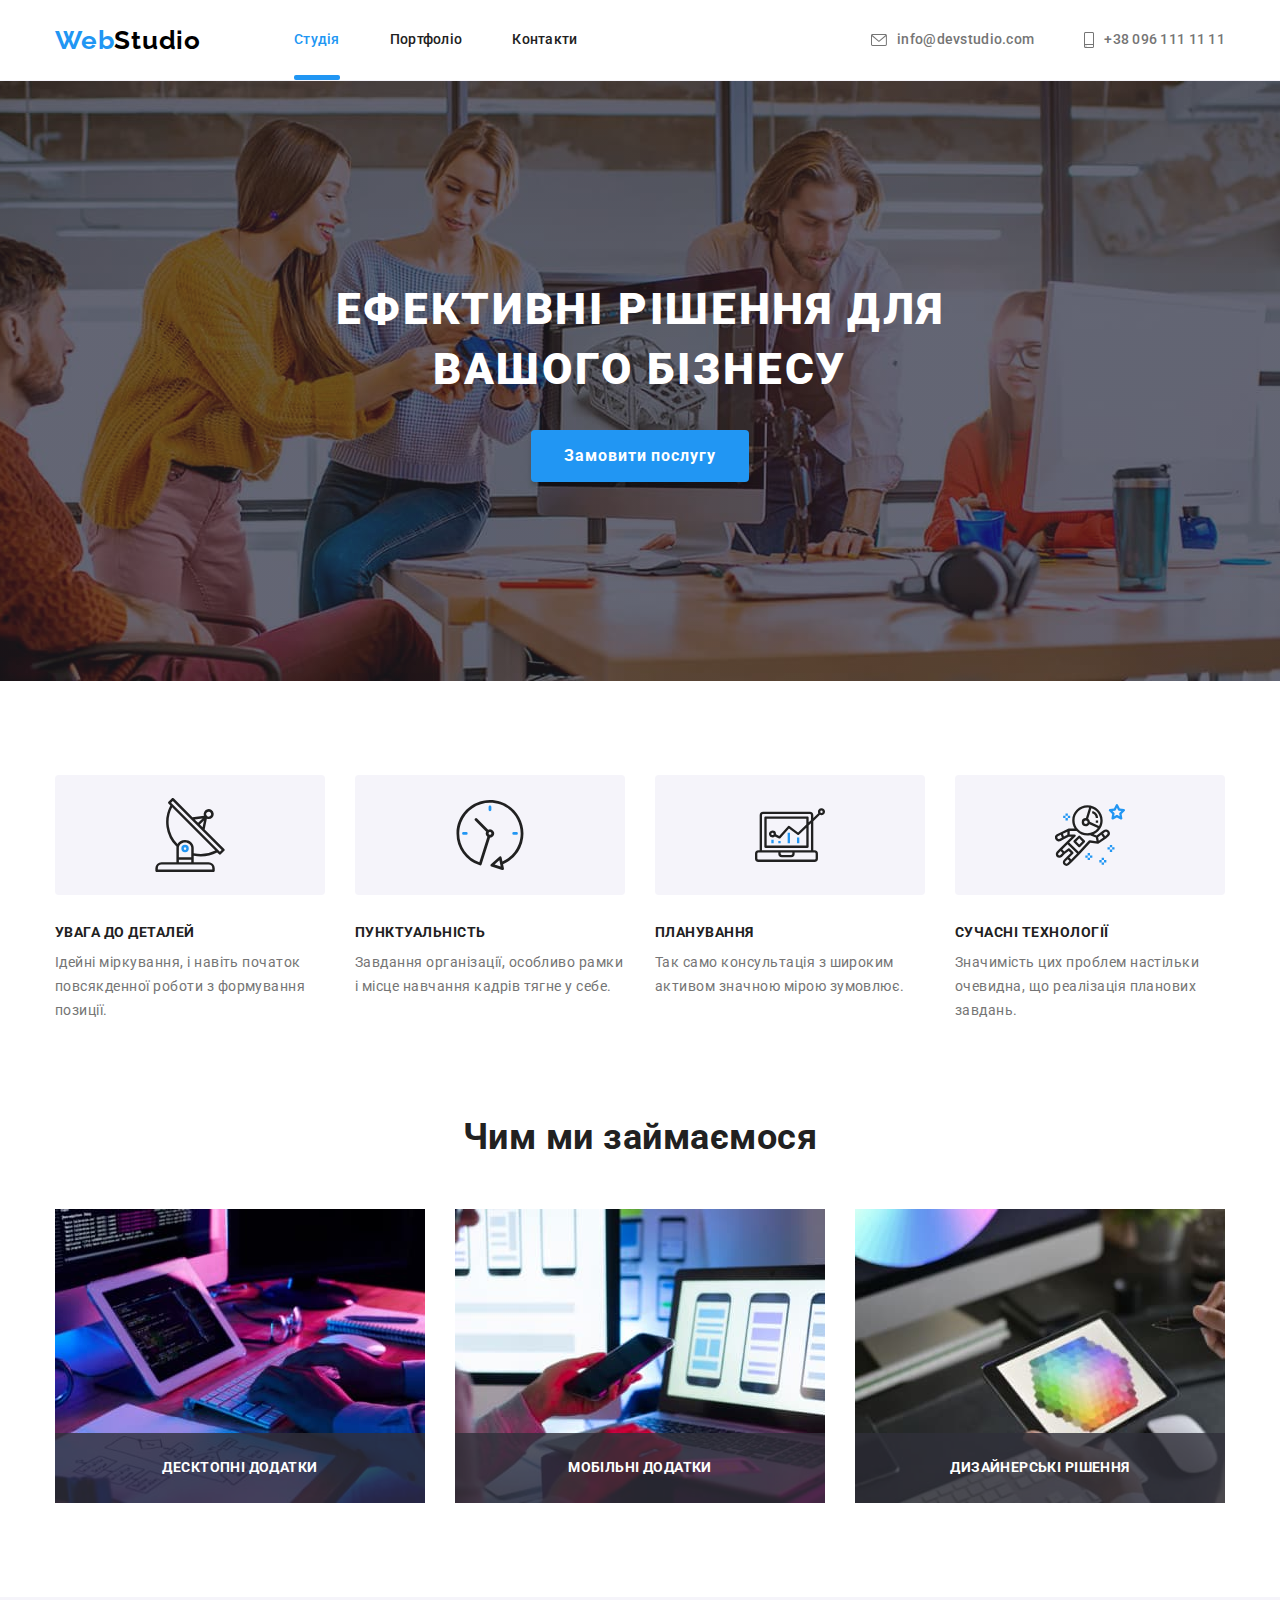
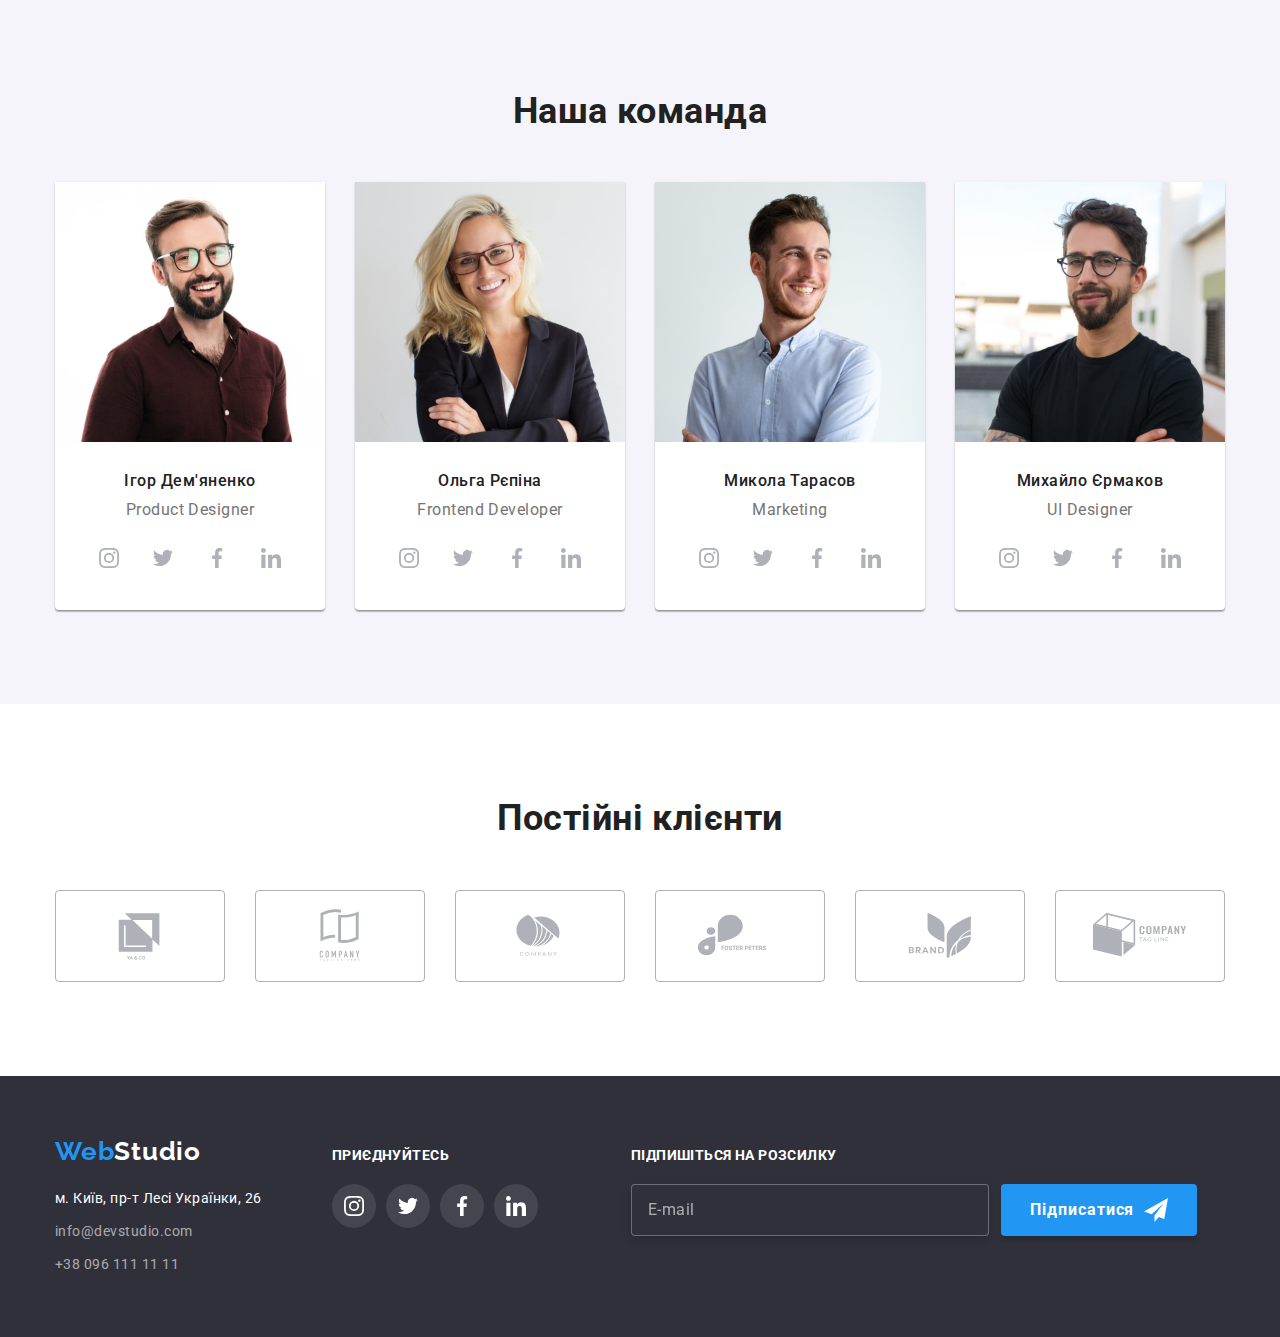
==== index.html @ 6699b9e8 "Initial commit" ====
<!DOCTYPE html>
<html lang="uk">
  <head>
    <meta charset="UTF-8" />
    <meta http-equiv="X-UA-Compatible" content="IE=edge" />
    <meta name="viewport" content="width=device-width, initial-scale=1.0" />
    <title>Document</title>
    <link
      href="https://fonts.googleapis.com/css2?family=Raleway:wght@700&family=Roboto:wght@400;500;700;900&display=swap"
      rel="stylesheet"
    />
    <link
      rel="stylesheet"
      href="https://cdnjs.cloudflare.com/ajax/libs/modern-normalize/1.1.0/modern-normalize.min.css"
    />
    <link rel="stylesheet" href="./css/styles.css" />
  </head>
  <body>
    <header class="header">
      <div class="container">
        <nav class="nav">
          <a href="./index.html" lang="en" class="logo"><span class="logo-part">Web</span>Studio</a>
          <ul class="site-nav list">
            <li class="item"><a href="#" class="link current">Студія</a></li>
            <li class="item"><a href="./portfolio.html" class="link">Портфоліо</a></li>
            <li class="item"><a href="#" class="link">Контакти</a></li>
          </ul>
        </nav>
        <ul class="feedback-nav list">
          <li class="item">
            <a href="mailto:info@devstudio.com" lang="en" class="link">
              <svg class="svg envelope"><use href="./images/icon.svg#icon-envelope"></use></svg>
              info@devstudio.com</a
            >
          </li>
          <li class="item">
            <a href="tel:+380961111111" class="link">
              <svg class="svg smartphone">
                <use href="./images/icon.svg#icon-smartphone"></use>
              </svg>
              +38 096 111 11 11</a
            >
          </li>
        </ul>
      </div>
    </header>
    <main>
      <!-- Hero -->
      <section class="hero">
        <div class="container">
          <h1 class="hero-title">
            Ефективні рішення для<br />
            вашого бізнесу
          </h1>
          <button data-modal-open type="button" class="button primary">Замовити послугу</button>
        </div>
      </section>
      <!-- Особливості -->
      <section class="section section-features">
        <div class="container">
          <h2 class="section-title visually-hidden">Особливості</h2>
          <ul class="list features">
            <li class="item antenna">
              <h3 class="feature">Увага до деталей</h3>
              <p class="feature-text">
                Ідейні міркування, і навіть початок повсякденної роботи з формування позиції.
              </p>
            </li>
            <li class="item clock">
              <h3 class="feature">Пунктуальність</h3>
              <p class="feature-text">
                Завдання організації, особливо рамки і місце навчання кадрів тягне у себе.
              </p>
            </li>
            <li class="item diagram">
              <h3 class="feature">Планування</h3>
              <p class="feature-text">
                Так само консультація з широким активом значною мірою зумовлює.
              </p>
            </li>
            <li class="item astronaut">
              <h3 class="feature">Сучасні технології</h3>
              <p class="feature-text">
                Значимість цих проблем настільки очевидна, що реалізація планових завдань.
              </p>
            </li>
          </ul>
        </div>
      </section>
      <!-- Чим ми займаємося -->
      <section class="section section-about-us">
        <div class="container">
          <h2 class="section-title">Чим ми займаємося</h2>
          <ul class="list about-us">
            <li class="item">
              <img
                class="img"
                src="./images/box1.jpg"
                alt="Лист з блок-схемою, клавіатура монітор"
                width="370"
              />
              <div class="thumb"><p class="about-us-text">Десктопні додатки</p></div>
            </li>
            <li class="item">
              <img class="img" src="./images/box2.jpg" alt="Телефон, ноутбук" width="370" />
              <div class="thumb"><p class="about-us-text">Мобільні додатки</p></div>
            </li>
            <li class="item">
              <img
                class="img"
                src="./images/box3.jpg"
                alt="Планшет з кольоровою палітрою"
                width="370"
              />
              <div class="thumb"><p class="about-us-text">Дизайнерські рішення</p></div>
            </li>
          </ul>
        </div>
      </section>
      <!-- Наша команда -->
      <section class="section teams">
        <div class="container">
          <h2 class="section-title">Наша команда</h2>
          <ul class="list team">
            <li class="employee">
              <img class="img" src="./images/team1.jpg" alt="Ігор Дем'яненко" width="270" />
              <div class="employee-info">
                <h3 class="name">Ігор Дем'яненко</h3>
                <p lang="en" class="job">Product Designer</p>
                <ul class="list social">
                  <li class="item">
                    <a href="#" class="link">
                      <svg class="svg">
                        <use href="./images/icon.svg#icon-instagram"></use>
                      </svg>
                    </a>
                  </li>
                  <li class="item">
                    <a href="#" class="link">
                      <svg class="svg">
                        <use href="./images/icon.svg#icon-twitter"></use>
                      </svg>
                    </a>
                  </li>
                  <li class="item">
                    <a href="#" class="link">
                      <svg class="svg">
                        <use href="./images/icon.svg#icon-facebook"></use>
                      </svg>
                    </a>
                  </li>
                  <li class="item">
                    <a href="#" class="link">
                      <svg class="svg">
                        <use href="./images/icon.svg#icon-linkedin"></use>
                      </svg>
                    </a>
                  </li>
                </ul>
              </div>
            </li>
            <li class="employee">
              <img class="img" src="./images/team2.jpg" alt="Ольга Рєпіна" width="270" />
              <div class="employee-info">
                <h3 class="name">Ольга Рєпіна</h3>
                <p lang="en" class="job">Frontend Developer</p>
                <ul class="list social">
                  <li class="item">
                    <a href="#" class="link">
                      <svg class="svg inst">
                        <use href="./images/icon.svg#icon-instagram"></use>
                      </svg>
                    </a>
                  </li>
                  <li class="item">
                    <a href="#" class="link">
                      <svg class="svg twit">
                        <use href="./images/icon.svg#icon-twitter"></use>
                      </svg>
                    </a>
                  </li>
                  <li class="item">
                    <a href="#" class="link">
                      <svg class="svg face">
                        <use href="./images/icon.svg#icon-facebook"></use>
                      </svg>
                    </a>
                  </li>
                  <li class="item">
                    <a href="#" class="link">
                      <svg class="svg linke">
                        <use href="./images/icon.svg#icon-linkedin"></use>
                      </svg>
                    </a>
                  </li>
                </ul>
              </div>
            </li>
            <li class="employee">
              <img class="img" src="./images/team3.jpg" alt="Микола Тарасов" width="270" />
              <div class="employee-info">
                <h3 class="name">Микола Тарасов</h3>
                <p lang="en" class="job">Marketing</p>
                <ul class="list social">
                  <li class="item">
                    <a href="#" class="link">
                      <svg class="svg inst">
                        <use href="./images/icon.svg#icon-instagram"></use>
                      </svg>
                    </a>
                  </li>
                  <li class="item">
                    <a href="#" class="link">
                      <svg class="svg twit">
                        <use href="./images/icon.svg#icon-twitter"></use>
                      </svg>
                    </a>
                  </li>
                  <li class="item">
                    <a href="#" class="link">
                      <svg class="svg face">
                        <use href="./images/icon.svg#icon-facebook"></use>
                      </svg>
                    </a>
                  </li>
                  <li class="item">
                    <a href="#" class="link">
                      <svg class="svg linke">
                        <use href="./images/icon.svg#icon-linkedin"></use>
                      </svg>
                    </a>
                  </li>
                </ul>
              </div>
            </li>
            <li class="employee">
              <img class="img" src="./images/team4.jpg" alt="Михайло Єрмаков" width="270" />
              <div class="employee-info">
                <h3 class="name">Михайло Єрмаков</h3>
                <p lang="en" class="job">UI Designer</p>
                <ul class="list social">
                  <li class="item">
                    <a href="#" class="link">
                      <svg class="svg inst">
                        <use href="./images/icon.svg#icon-instagram"></use>
                      </svg>
                    </a>
                  </li>
                  <li class="item">
                    <a href="#" class="link">
                      <svg class="svg twit">
                        <use href="./images/icon.svg#icon-twitter"></use>
                      </svg>
                    </a>
                  </li>
                  <li class="item">
                    <a href="#" class="link">
                      <svg class="svg face">
                        <use href="./images/icon.svg#icon-facebook"></use>
                      </svg>
                    </a>
                  </li>
                  <li class="item">
                    <a href="#" class="link">
                      <svg class="svg linke">
                        <use href="./images/icon.svg#icon-linkedin"></use>
                      </svg>
                    </a>
                  </li>
                </ul>
              </div>
            </li>
          </ul>
        </div>
      </section>
      <!-- Постійні клієнти -->
      <section class="section section-customers">
        <div class="container">
          <h2 class="section-title">Постійні клієнти</h2>
          <ul class="list customers">
            <li class="item">
              <a href="#" class="link">
                <svg class="svg">
                  <use href="./images/icon.svg#icon-logo1"></use>
                </svg>
              </a>
            </li>
            <li class="item">
              <a href="#" class="link">
                <svg class="svg">
                  <use href="./images/icon.svg#icon-logo2"></use>
                </svg>
              </a>
            </li>
            <li class="item">
              <a href="#" class="link">
                <svg class="svg">
                  <use href="./images/icon.svg#icon-logo3"></use>
                </svg>
              </a>
            </li>
            <li class="item">
              <a href="#" class="link">
                <svg class="svg">
                  <use href="./images/icon.svg#icon-logo4"></use>
                </svg>
              </a>
            </li>
            <li class="item">
              <a href="#" class="link">
                <svg class="svg">
                  <use href="./images/icon.svg#icon-logo5"></use>
                </svg>
              </a>
            </li>
            <li class="item">
              <a href="#" class="link">
                <svg class="svg">
                  <use href="./images/icon.svg#icon-logo6"></use>
                </svg>
              </a>
            </li>
          </ul>
        </div>
      </section>
    </main>
    <footer>
      <div class="container">
        <div class="">
          <a href="/" lang="en" class="logo"><span class="logo-part">Web</span>Studio</a>
          <address class="adress-nav">
            <ul class="footer-nav list">
              <li class="item">
                <a
                  href="https://www.google.com.ua/maps/place/%D0%B1%D1%83%D0%BB.+%D0%9B%D0%B5%D1%81%D0%B8+%D0%A3%D0%BA%D1%80%D0%B0%D0%B8%D0%BD%D0%BA%D0%B8,+26/@50.4258715,30.5373279,16.75z/data=!4m6!3m5!1s0x40d4cf0e033ecbe9:0x57a4dffefec77da0!4b1!8m2!3d50.4265807!4d30.5383858?hl=ru"
                  target="_blank"
                  rel="noreferrer noopener nofollow"
                  class="link adress"
                  >м. Київ, пр-т Лесі Українки, 26</a
                >
              </li>
              <li class="item">
                <a href="mailto:info@devstudio.com" lang="en" class="link">info@devstudio.com</a>
              </li>
              <li class="item"><a href="tel:+380961111111" class="link">+38 096 111 11 11</a></li>
            </ul>
          </address>
        </div>
        <div class="group-nav social-list">
          <p class="title">Приєднуйтесь</p>
          <ul class="list social">
            <li class="item">
              <a href="#" class="link">
                <svg class="svg inst">
                  <use href="./images/icon.svg#icon-instagram"></use>
                </svg>
              </a>
            </li>
            <li class="item">
              <a href="#" class="link">
                <svg class="svg twit">
                  <use href="./images/icon.svg#icon-twitter"></use>
                </svg>
              </a>
            </li>
            <li class="item">
              <a href="#" class="link">
                <svg class="svg face">
                  <use href="./images/icon.svg#icon-facebook"></use>
                </svg>
              </a>
            </li>
            <li class="item">
              <a href="#" class="link">
                <svg class="svg linke">
                  <use href="./images/icon.svg#icon-linkedin"></use>
                </svg>
              </a>
            </li>
          </ul>
        </div>
        <form class="subscribe">
          <p class="title">Підпишіться на розсилку</p>
          <div class="form-field">
            <input class="form-input" type="email" name="mail" placeholder="E-mail" id="mail" />
            <button type="submit" class="button primary">
              Підписатися
              <svg class="svg">
                <use href="./images/icon.svg#icon-send"></use>
              </svg>
            </button>
          </div>
        </form>
      </div>
    </footer>
    <!-- Модальне вікно  -->
    <div class="backdrop is-hidden" data-modal>
      <form class="modal feedback-modal">
        <button data-modal-close class="back">
          <svg class="svg">
            <use href="./images/icon.svg#icon-close"></use>
          </svg>
        </button>
        <p class="title">Залиште свої дані, ми вам передзвонимо</p>

        <label class="form-field"
          ><span class="form-label focus form-label-name">Ім'я</span>
          <svg class="svg-modal">
            <use href="./images/icon.svg#icon-person-modal"></use>
          </svg>
          <input class="form-input" type="text" name="name" />
        </label>

        <label class="form-field"
          ><span class="form-label focus">Телефон</span>
          <svg class="svg-modal">
            <use href="./images/icon.svg#icon-phone-modal"></use>
          </svg>
          <input class="form-input" type="tel" name="tel" />
        </label>

        <label class="form-field"
          ><span class="form-label focus">Пошта</span>
          <svg class="svg-modal">
            <use href="./images/icon.svg#icon-email-modal"></use>
          </svg>
          <input class="form-input" type="email" name="mail" />
        </label>

        <label class="form-field"
          ><span class="form-label focus">Коментар</span>
          <textarea class="form-textarea" placeholder="Введіть текст" name="comment"></textarea>
        </label>
        <label class="form-field form-policy" for="policy">
          <input class="form-input visually-hidden" type="checkbox" name="policy" id="policy" />
          <span class="policy-icon"></span>
          <span class="form-label"
            >Погоджуюся з розсилкою та приймаю <a href="">Умови договору</a></span
          ></label
        >
        <button class="button primary" type="submit">Відправити</button>
      </form>
    </div>
    <script src="./js/modal.js"></script>
  </body>
</html>
---- css/styles.css ----
/* основний колір фону  #F5F4FA */
/* вторинний колір фону  #2F303A */

/* білий #FFFFFF */
/* чорний #000000 */
/* акцент #2196F3 */

/* основний колір тексту #212121 */
/* вторинний колір тексту #757575 */
:root {
  --primary-bg: #ffffff;
  --secondary-bg: #2f303a;
  --secondary-two-bg: #f5f4fa;
  --primary-text: #212121;
  --secondary-text: #757575;
  --black: #000000;
  --white: #ffffff;
  --accent: #2196f3;
  --line-header: #ececec;
  --icon-color: #afb1b8;
  --portfolio-margin: 30px;
  --time: 250ms;
  --cubic: cubic-bezier(0.4, 0, 0.2, 1);
  --color: color 250ms cubic-bezier(0.4, 0, 0.2, 1);
  --fill: fill 250ms cubic-bezier(0.4, 0, 0.2, 1);
  --bg-color: background-color 250ms cubic-bezier(0.4, 0, 0.2, 1);
  --box-shadow: box-shadow 250ms cubic-bezier(0.4, 0, 0.2, 1);
  --border-color: border-color 250ms cubic-bezier(0.4, 0, 0.2, 1);
  --opacity: opacity 250ms cubic-bezier(0.4, 0, 0.2, 1);
}

body {
  margin: 0;

  background-color: var(--primary-bg);
  color: var(--primary-text);

  font-family: Roboto, sans-serif;
  letter-spacing: 0.03em;
}

.list {
  list-style: none;
  margin: 0;
  padding: 0;
}

/* Контейнер */
.container {
  margin: 0 auto;
  padding-left: 15px;
  padding-right: 15px;
  width: 100%;
  max-width: 1200px;
  /* outline: 2px solid tomato; */
}

/* img */
.img {
  display: block;
  max-width: 100%;
  height: auto;
}

/* Header */
.header {
  border-bottom: 1px solid var(--secondary-two-bg);
}
.header .container {
  display: flex;
}
.nav {
  display: flex;
  align-items: center;
}

/* Logo */
.logo {
  color: var(--black);
  font-family: Raleway, sans-serif;
  font-weight: 700;
  font-size: 26px;
  line-height: 1.19;
  letter-spacing: 0.03em;
  text-decoration: none;

  transition: var(--color);
}

.logo-part {
  color: var(--accent);
}

.logo:hover,
.logo:focus {
  color: var(--accent);
}

/* site-nav */
.site-nav {
  display: flex;
  margin-left: 93px;
}
.site-nav .item:not(:last-child),
.feedback-nav .item:not(:last-child) {
  margin-right: 50px;
}

.site-nav .link {
  display: block;
  padding: 32px 0;

  color: var(--primary-text);

  font-weight: 500;
  font-size: 14px;
  line-height: 1.14;
  letter-spacing: 0.02em;

  transition: var(--color);
}

.site-nav .link:hover,
.site-nav .link:focus {
  color: var(--accent);
}

.site-nav .link.current {
  position: relative;
  color: var(--accent);
}
.site-nav .link.current::after {
  content: '';
  display: block;
  position: absolute;
  bottom: 0;
  left: 0;
  width: 100%;
  height: 5px;
  background-color: var(--accent);
  border-radius: 2px;
}
.link {
  text-decoration: none;
}

/* feedback-nav */
.feedback-nav {
  display: flex;
  margin-left: auto;
}
.feedback-nav .link {
  display: flex;
  align-items: center;
  padding: 32px 0;
  color: var(--secondary-text);

  font-weight: 500;
  font-size: 14px;
  line-height: 1.14;
  letter-spacing: 0.02em;
  text-decoration: none;

  transition: var(--color);
}
.feedback-nav .svg {
  fill: var(--secondary-text);
  margin-right: 10px;

  transition: var(--fill);
}
.svg.envelope {
  width: 16px;
  height: 12px;
}
.svg.smartphone {
  width: 10px;
  height: 16px;
}
.feedback-nav .link:hover .svg,
.feedback-nav .link:focus .svg {
  fill: var(--accent);
}

.feedback-nav .link:hover,
.feedback-nav .link:focus {
  color: var(--accent);
}

/* button */
.button {
  display: inline-block;
  border-radius: 4px;
  padding: 6px 22px;
  border: 1px solid transparent;
  cursor: pointer;

  color: var(--white);
  background-color: var(--accent);

  font-family: inherit;
  font-weight: 700;
  font-size: 16px;
  line-height: 1.88;
  letter-spacing: 0.06em;
}
.button.primary {
  padding: 10px 32px;
  box-shadow: 0px 4px 4px rgba(0, 0, 0, 0.15);
}
.button.secondary {
  color: var(--primary-text);
  background-color: var(--secondary-two-bg);
  font-family: inherit;
  font-weight: 500;
  font-size: 16px;
  line-height: 1.62;
  letter-spacing: 0.03em;

  transition: var(--box-shadow), var(--color), var(--bg-color);
}
.button.secondary:hover,
.button.secondary:focus,
.secondary.activ {
  color: var(--white);
  background-color: var(--accent);
  box-shadow: 0px 3px 1px rgba(0, 0, 0, 0.1), 0px 1px 2px rgba(0, 0, 0, 0.08),
    0px 2px 2px rgba(0, 0, 0, 0.12);
}

/* hero */
.hero {
  /* outline: 2px solid tomato; */
  display: flex;
  justify-content: center;
  align-items: center;
  max-width: 1600px;
  height: 600px;
  margin-left: auto;
  margin-right: auto;

  background-color: var(--secondary-bg);
  background-image: linear-gradient(to right, rgba(47, 48, 58, 0.4), rgba(47, 48, 58, 0.4)),
    url('../images/team.jpg');
  background-repeat: no-repeat;
  background-position: center;
  background-size: cover;

  color: var(--white);

  text-align: center;
}
.hero-title {
  margin-top: 0;
  margin-bottom: 30px;

  font-weight: 900;
  font-size: 44px;
  line-height: 1.36;
  letter-spacing: 0.06em;
  text-transform: uppercase;
}

/* section */
.section {
  padding-top: 94px;
  padding-bottom: 94px;
}
.section-title {
  margin-top: 0;
  margin-bottom: 50px;

  color: var(--primary-text);

  font-weight: 700;
  font-size: 36px;
  line-height: 1.16;
  text-align: center;
}

/* features */
.section.section-features {
  padding-bottom: 47px;
}
.features {
  display: flex;
}
.features .item {
  width: calc((100% - 90px) / 4);
}
.features .item::before {
  display: block;
  content: '';
  height: 120px;
  border-radius: 4px;
  margin-bottom: 30px;
  background-color: var(--secondary-two-bg);
  background-repeat: no-repeat;
  background-position: center;
  background-size: 70px;
}
.item.antenna::before {
  background-image: url('../images/antenna.svg');
}
.item.clock::before {
  background-image: url(../images/clock.svg);
}
.item.diagram::before {
  background-image: url(../images/diagram.svg);
}
.item.astronaut::before {
  background-image: url(../images/astronaut.svg);
}
.features .item:not(:last-child) {
  margin-right: 30px;
}

.feature-text {
  margin-top: 0;
  margin-bottom: 0;

  color: var(--secondary-text);

  font-weight: 400;
  font-size: 14px;
  line-height: 1.71;
}
.feature {
  margin-top: 0;
  margin-bottom: 10px;
  font-weight: 700;
  font-size: 14px;
  line-height: 1.14;
  text-transform: uppercase;
}

/* about us */
.section.section-about-us {
  padding-top: 47px;
}
.about-us {
  display: flex;
}
.about-us .item {
  position: relative;
}
.about-us .item:not(:last-child) {
  margin-right: 30px;
}
.thumb {
  position: absolute;
  bottom: 0;
  left: 0;
  display: flex;
  width: 100%;
  padding: 27px 0;

  justify-content: center;
  align-items: center;
  background-color: rgba(47, 48, 58, 0.8);
}
.about-us-text {
  padding: 0;
  margin: 0;
  font-style: normal;
  font-weight: 700;
  font-size: 14px;
  line-height: 1.14;
  letter-spacing: 0.03em;
  text-transform: uppercase;
  color: var(--white);
}

/* our team */
.teams {
  background-color: var(--secondary-two-bg);
}
.team {
  display: flex;
}
.employee-info {
  padding: 30px 32px;
}
.team .name {
  margin-top: 0;
  margin-bottom: 10px;

  font-weight: 500;
  font-size: 16px;
  line-height: 1.18;
  text-align: center;
}
.team .job {
  margin-top: 0;
  margin-bottom: 16px;

  color: var(--secondary-text);

  font-weight: 400;
  font-size: 16px;
  line-height: 1.18;
  text-align: center;
}
.team .employee:not(:last-child) {
  margin-right: 30px;
}
.team .employee {
  width: 270px;
  border-radius: 0px 0px 4px 4px;
  box-shadow: 0px 1px 3px rgba(0, 0, 0, 0.12), 0px 1px 1px rgba(0, 0, 0, 0.14),
    0px 2px 1px rgba(0, 0, 0, 0.2);
  background-color: var(--white);
}

.social {
  display: flex;
  justify-content: space-between;
}
.social .link {
  display: inline-flex;
  padding: 12px;
  border-radius: 50%;

  transition: var(--bg-color);
}
.social .svg {
  fill: var(--icon-color);
  width: 20px;
  height: 20px;

  transition: var(--fill);
}
.social .link:hover,
.social .link:focus {
  background-color: var(--accent);
}
.social .link:hover .svg,
.social .link:focus .svg {
  fill: var(--white);
}

/* Постійні клієнти */
.customers {
  display: flex;
}
.customers .item {
  width: calc((100% - 150px) / 6);
  height: 92px;
}
.customers .item:not(:last-child) {
  margin-right: var(--portfolio-margin);
}
.customers .link {
  display: inline-flex;
  justify-content: center;
  align-items: center;
  width: 100%;
  height: 100%;

  border: 1px solid var(--icon-color);
  border-radius: 4px;

  transition: var(--border-color);
}
.customers .svg {
  width: 106px;
  height: 60px;
  fill: var(--icon-color);

  transition: var(--fill);
}
.customers .link:hover,
.customers .link:focus {
  border-color: var(--accent);
}
.customers .link:hover .svg,
.customers .link:focus .svg {
  fill: var(--accent);
}

/* footer */
footer {
  padding-top: 60px;
  padding-bottom: 60px;
  background-color: var(--secondary-bg);
}
footer .container {
  display: flex;
  align-items: baseline;
}
.group-nav {
  margin-left: 70px;
  margin-right: 93px;
}
footer .logo {
  color: var(--white);
}
.adress-nav {
  margin-top: 20px;
}
.footer-nav .link {
  color: rgba(255, 255, 255, 0.6);

  font-style: normal;
  font-weight: 400;
  font-size: 14px;
  line-height: 1.71;
  text-decoration: none;

  transition: var(--color);
}
.footer-nav .item:not(:last-child) {
  margin-bottom: 9px;
}
.footer-nav .link:hover,
.footer-nav .link:focus {
  color: var(--accent);
}
.footer-nav .adress {
  color: var(--white);
}

/* приєднуйтесь */
.social-list .title,
.subscribe .title {
  margin: 0;
  margin-bottom: 20px;

  font-style: normal;
  font-weight: 700;
  font-size: 14px;
  line-height: 1.14;
  letter-spacing: 0.03em;
  text-transform: uppercase;
  color: var(--white);
}
.social-list .social {
  justify-content: flex-start;
}
.social-list .item:not(:last-child) {
  margin-right: 10px;
}
.social-list .link {
  background: rgba(255, 255, 255, 0.1);
}
.social-list .svg {
  fill: var(--white);
}

/* Підпишіться на розсилку */

.subscribe .form-field {
  display: flex;
}

.subscribe .form-input {
  background-color: var(--secondary-bg);
  border: 1px solid rgba(255, 255, 255, 0.3);
  filter: drop-shadow(0px 4px 4px rgba(0, 0, 0, 0.15));
  border-radius: 4px;
  width: 358px;
  padding: 15px 16px;
  margin-right: 12px;

  font-style: normal;
  font-weight: 400;
  font-size: 16px;
  line-height: 1.25;
  letter-spacing: 0.03em;
  color: rgba(255, 255, 255, 0.6);
}
.subscribe .form-input::placeholder {
  color: rgba(255, 255, 255, 0.6);
}
.subscribe .button {
  padding: 10px 28px;
  display: flex;
  align-items: center;
}

.subscribe .svg {
  margin-left: 10px;
  width: 24px;
  height: 24px;
  fill: var(--white);
}
/* Модальне вікно */

.backdrop {
  position: fixed;
  top: 0;
  left: 0;
  width: 100%;
  height: 100%;
  background-color: rgba(0, 0, 0, 0.2);

  opacity: 1;
  transition: var(--opacity);
}
.backdrop.is-hidden {
  opacity: 0;
  pointer-events: none;
}
.modal {
  position: absolute;
  top: 50%;
  left: 50%;
  transform: translate(-50%, -50%) scale(1);

  min-height: 581px;
  min-width: 528px;
  padding: 40px;

  background-color: #fff;

  transition: transform 250ms var(--cubic);
}
.backdrop.is-hidden .modal {
  transform: translate(-50%, -50%) scale(0.8);
}

.back {
  position: absolute;
  top: 8px;
  right: 8px;

  display: inline-flex;
  padding: 10px;
  border-radius: 50%;
  cursor: pointer;

  background-color: var(--white);
  border: 1px solid rgba(0, 0, 0, 0.1);
}

.back .svg {
  fill: #000000;
  width: 11px;
  height: 11px;

  transition: var(--fill);
}

.back:hover .svg,
.back:focus .svg {
  fill: var(--accent);
}

/* Форма Залиште свої дані */

.feedback-modal .title {
  margin: 0;
  padding: 0;
  margin-bottom: 12px;

  font-style: normal;
  font-weight: 700;
  font-size: 20px;
  line-height: 1.15;
  text-align: center;
  letter-spacing: 0.03em;
  color: var(--primary-text);
}
.feedback-modal .form-field {
  position: relative;
  display: flex;
  flex-direction: column;
}
.feedback-modal .form-label {
  margin-bottom: 4px;
  margin-top: 10px;

  font-style: normal;
  font-weight: 400;
  font-size: 12px;
  line-height: 1.16;
  letter-spacing: 0.01em;
  color: var(--secondary-text);
}
.feedback-modal .form-label-name {
  margin-top: 0px;
}
.feedback-modal .svg-modal {
  position: absolute;
  bottom: 0;
  left: 10px;
  transform: translateY(-50%);
  width: 18px;
  height: 18px;

  transition: var(--fill);
}
.form-field:focus-within .form-input {
  outline: none;
  border-color: var(--accent);
}
.form-field:focus-within .svg-modal {
  fill: var(--accent);
}
.feedback-modal .form-input,
.feedback-modal .form-textarea {
  padding: 12px 34px;

  border: 1px solid rgba(33, 33, 33, 0.2);
  border-radius: 4px;

  font-style: normal;
  font-weight: 400;
  font-size: 12px;
  line-height: 1.16;
  letter-spacing: 0.01em;

  transition: border-color 250ms var(--cubic);
}
.feedback-modal .form-textarea {
  padding: 12px 16px;
  height: 120px;
  resize: none;
}
.form-field:focus-within .form-textarea {
  outline: none;
  border-color: var(--accent);
}
.feedback-modal .form-textarea::placeholder {
  font-style: normal;
  font-weight: 400;
  font-size: 12px;
  line-height: 1.16;
  letter-spacing: 0.01em;

  color: rgba(117, 117, 117, 0.5);
}
.feedback-modal .form-policy {
  width: 100%;
  margin-top: 20px;
  margin-bottom: 30px;
  flex-direction: row;
  align-items: center;
  justify-content: center;
}
.policy-icon {
  display: inline-block;
  width: 16px;
  height: 15px;
  margin-right: 7px;
  background-image: url('../images/ramcka.svg');
}
.form-policy .form-input:checked + .policy-icon {
  background-image: url(../images/check.svg);
}
.form-policy .form-label {
  margin: 0;
  font-style: normal;
  font-weight: 400;
  font-size: 14px;
  line-height: 1.71;

  letter-spacing: 0.03em;
  color: var(--secondary-text);
}

.form-policy a {
  color: var(--accent);
}
.feedback-modal .button {
  padding: 10px 52px;
  margin: 0 auto;
  display: block;
}
/* page Portfolio */

/* Nav */
.portfolio-nav {
  display: flex;
  justify-content: center;
  margin-bottom: 50px;
}
.portfolio-nav .item:not(:last-child) {
  margin-right: 8px;
}
/* portfolio */
.portfolios {
  display: flex;
  flex-wrap: wrap;
  /* outline: 1px solid teal; */
  margin-top: calc(-1 * var(--portfolio-margin));
  margin-left: calc(-1 * var(--portfolio-margin));
}
.portfolio {
  /* outline: 2px solid orchid; */
  /* width: calc((100% - 60px) / 3); */
  width: calc(100% / 3 - var(--portfolio-margin));
  margin-left: var(--portfolio-margin);
  margin-top: var(--portfolio-margin);

  transition: var(--box-shadow);
}
.portfolio-thumb {
  position: relative;
  overflow: hidden;
}
.overlay {
  position: absolute;
  top: 0;
  left: 0;
  width: 100%;
  height: 100%;
  transform: translateY(101%);

  background-color: rgba(33, 150, 243, 0.9);

  transition: transform 250ms var(--cubic);
}
.description-thumb {
  box-sizing: border-box;
  position: absolute;
  top: 50%;
  left: 50%;
  transform: translate(-50%, -50%);
  display: block;
  width: 100%;
  margin: 0;
  padding-left: 24px;
  padding-right: 24px;

  font-style: normal;
  font-weight: 400;
  font-size: 18px;
  line-height: 1.56;
  letter-spacing: 0.03em;
  color: var(--white);
}

.portfolio-descr {
  padding: 20px 24px;
  border: 1px solid #eeeeee;
}
/* .portfolio:nth-child(3n){
    margin-right: 0px;
}
.portfolio:nth-last-child(-n+3){
    margin-bottom: 0px;
} */

.portfolios .link {
  text-decoration: none;
}
.portfolios .portfolio:hover,
.portfolios .portfolio:focus {
  box-shadow: 0px 1px 1px rgba(0, 0, 0, 0.12), 0px 4px 4px rgba(0, 0, 0, 0.06),
    1px 4px 6px rgba(0, 0, 0, 0.16);
}
.portfolios .portfolio:hover .overlay,
.portfolios .portfolio:focus .overlay {
  transform: translateY(0);
}
.portfolios .title {
  margin-top: 0;
  margin-bottom: 4px;

  color: var(--primary-text);

  font-size: 18px;
  line-height: 2;
  letter-spacing: 0.06em;
}
.portfolios .description {
  margin-top: 0;
  margin-bottom: 0;

  color: var(--secondary-text);

  font-size: 16px;
  line-height: 1.87;
}

/* Невидимий текст */
.visually-hidden {
  position: absolute;
  white-space: nowrap;
  width: 1px;
  height: 1px;
  overflow: hidden;
  border: 0;
  padding: 0;
  clip: rect(0 0 0 0);
  clip-path: inset(50%);
  margin: -1px;
}
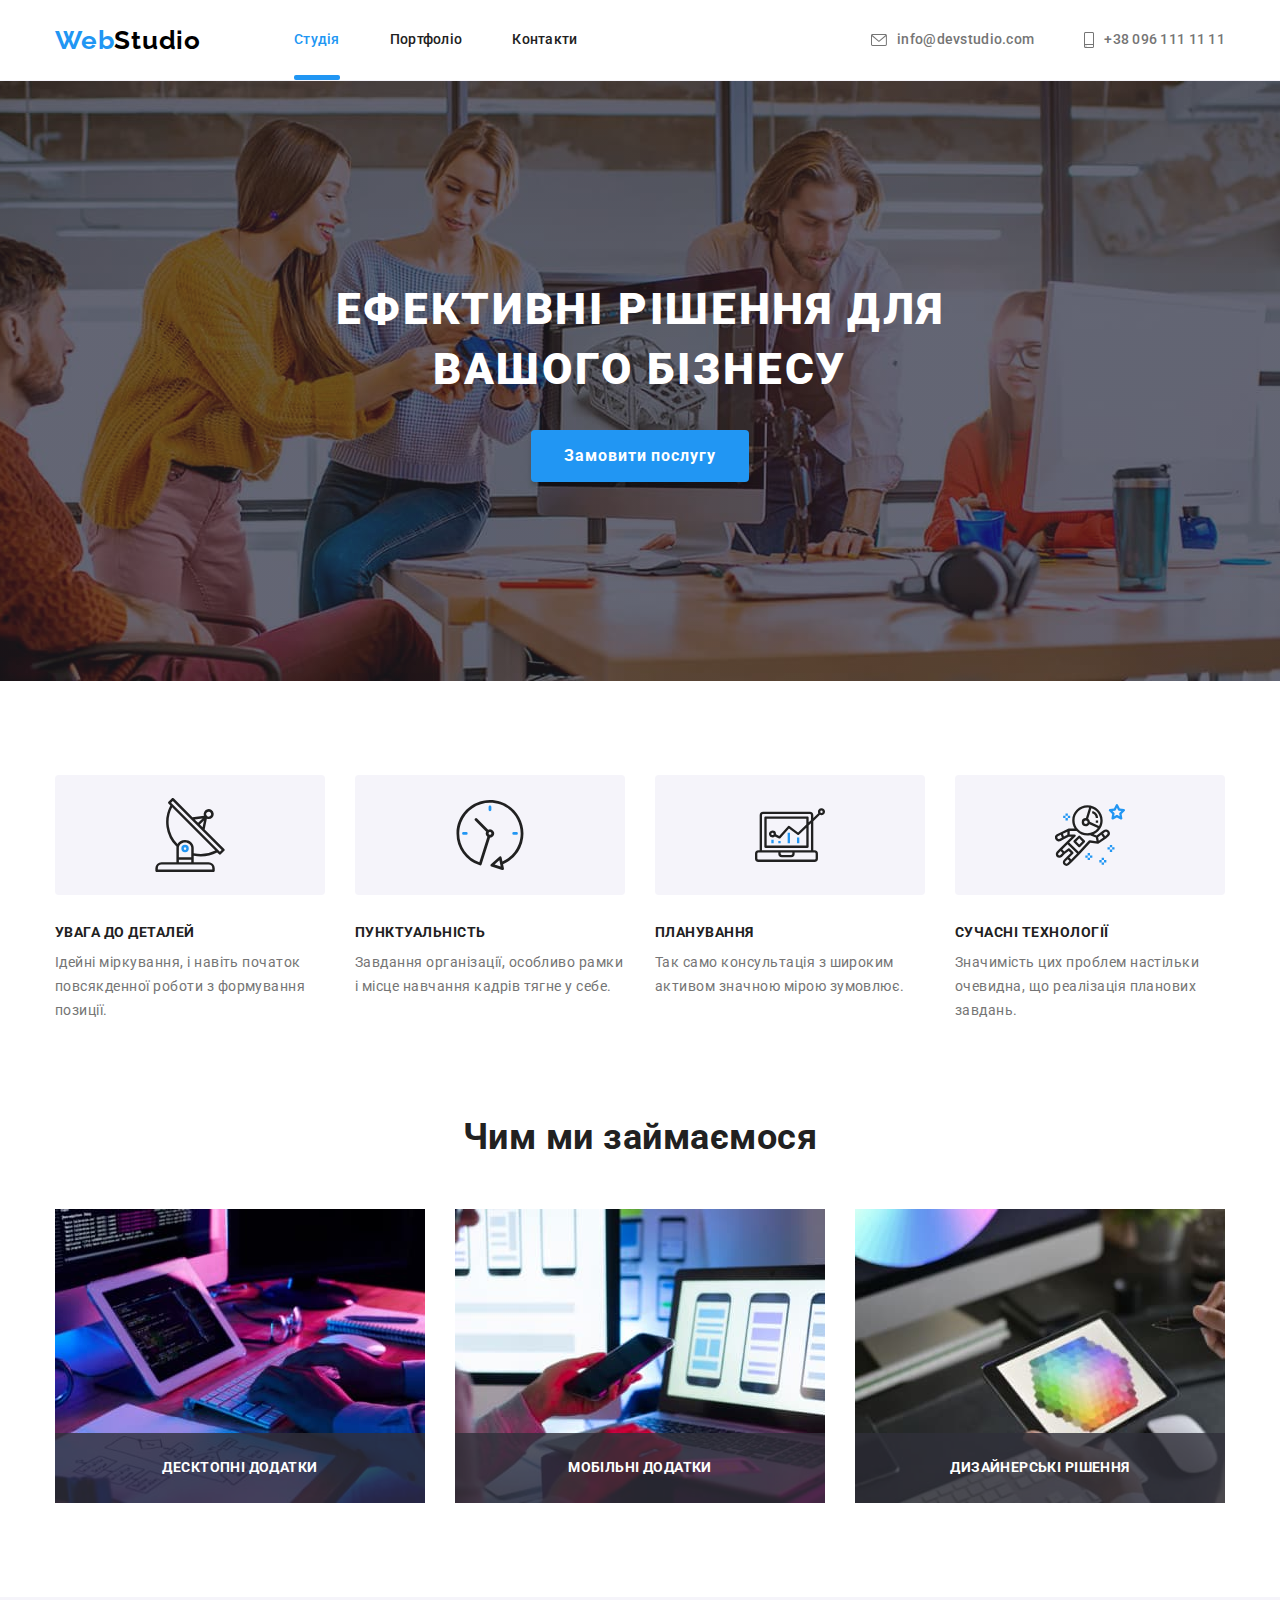
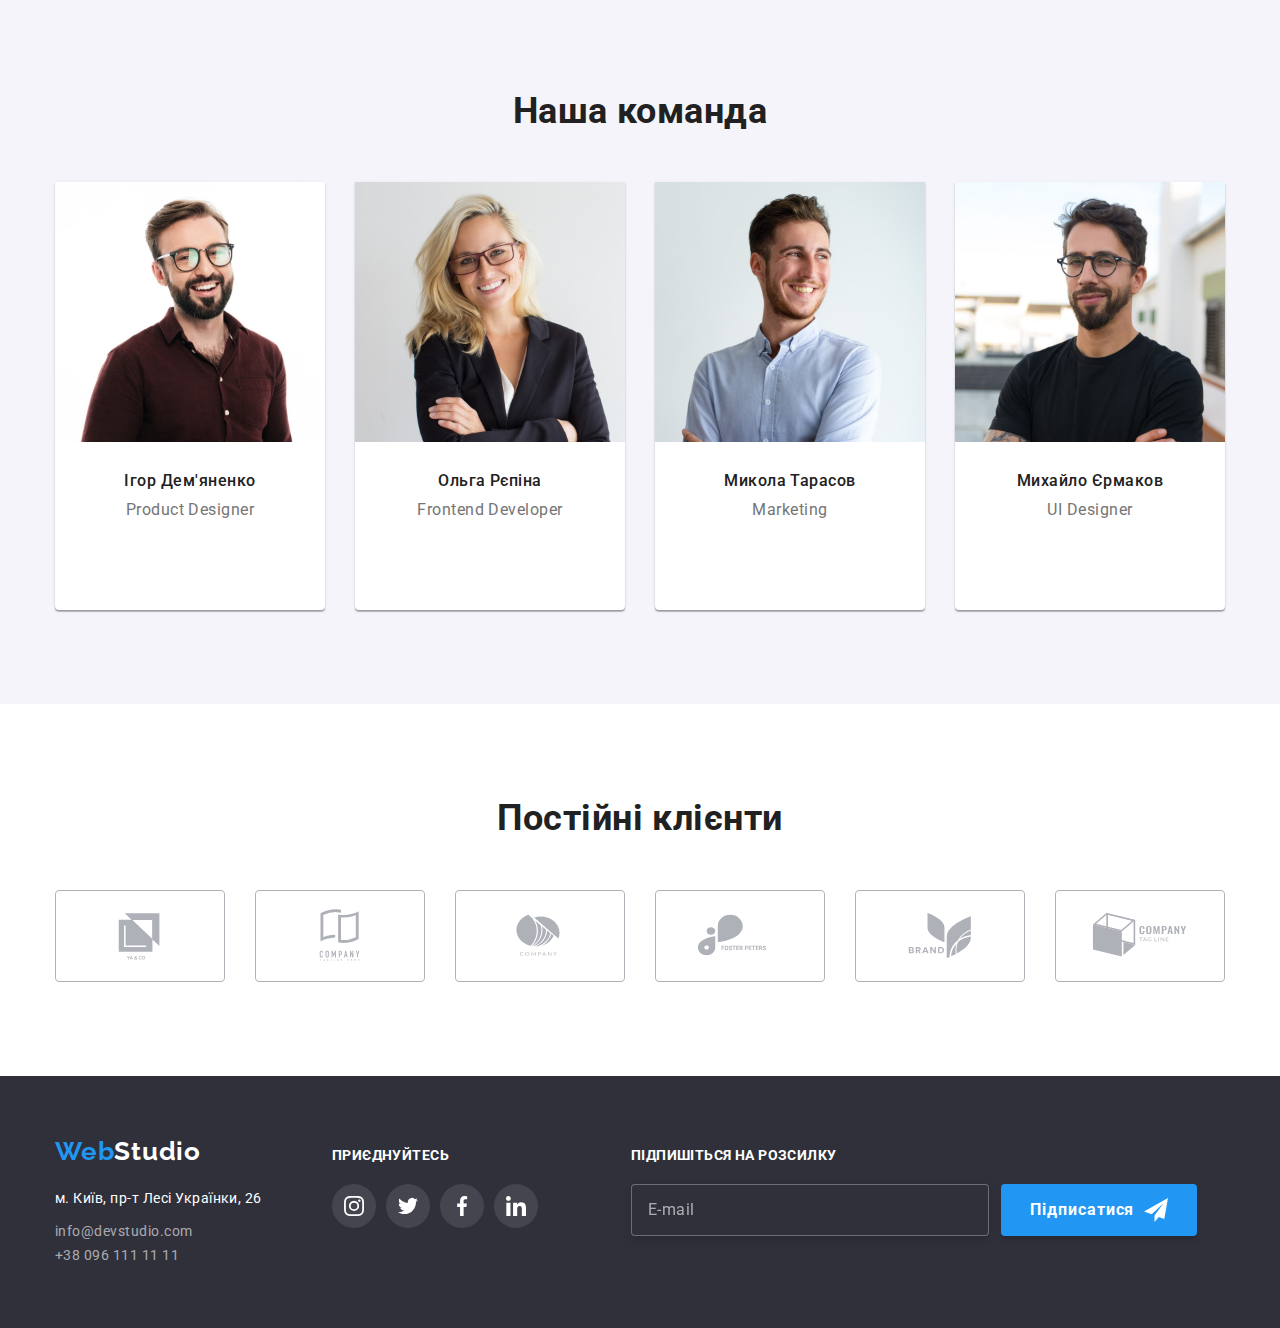
==== commit e207cddc: "BEM" ====
--- a/index.html
+++ b/index.html
@@ -17,25 +17,33 @@
   </head>
   <body>
     <header class="header">
-      <div class="container">
+      <div class="container header__container">
         <nav class="nav">
-          <a href="./index.html" lang="en" class="logo"><span class="logo-part">Web</span>Studio</a>
-          <ul class="site-nav list">
-            <li class="item"><a href="#" class="link current">Студія</a></li>
-            <li class="item"><a href="./portfolio.html" class="link">Портфоліо</a></li>
-            <li class="item"><a href="#" class="link">Контакти</a></li>
+          <a href="./index.html" lang="en" class="logo"
+            ><span class="logo__prepend">Web</span>Studio</a
+          >
+          <ul class="site-nav nav__site-nav">
+            <li class="site-nav__element">
+              <a href="#" class="site-nav__link site-nav__link--current">Студія</a>
+            </li>
+            <li class="site-nav__element">
+              <a href="./portfolio.html" class="site-nav__link">Портфоліо</a>
+            </li>
+            <li class="site-nav__element"><a href="#" class="site-nav__link">Контакти</a></li>
           </ul>
         </nav>
-        <ul class="feedback-nav list">
-          <li class="item">
-            <a href="mailto:info@devstudio.com" lang="en" class="link">
-              <svg class="svg envelope"><use href="./images/icon.svg#icon-envelope"></use></svg>
+        <ul class="feedback-nav">
+          <li class="feedback-nav__element">
+            <a href="mailto:info@devstudio.com" lang="en" class="feedback-nav__link">
+              <svg class="feedback-nav__svg feedback-nav__svg--wide">
+                <use href="./images/icon.svg#icon-envelope"></use>
+              </svg>
               info@devstudio.com</a
             >
           </li>
-          <li class="item">
-            <a href="tel:+380961111111" class="link">
-              <svg class="svg smartphone">
+          <li class="feedback-nav__element">
+            <a href="tel:+380961111111" class="feedback-nav__link">
+              <svg class="feedback-nav__svg feedback-nav__svg--narrow">
                 <use href="./images/icon.svg#icon-smartphone"></use>
               </svg>
               +38 096 111 11 11</a
@@ -48,39 +56,39 @@
       <!-- Hero -->
       <section class="hero">
         <div class="container">
-          <h1 class="hero-title">
+          <h1 class="hero__title">
             Ефективні рішення для<br />
             вашого бізнесу
           </h1>
-          <button data-modal-open type="button" class="button primary">Замовити послугу</button>
+          <button data-modal-open type="button" class="buttonn">Замовити послугу</button>
         </div>
       </section>
       <!-- Особливості -->
-      <section class="section section-features">
+      <section class="section section--low-bottom-padding">
         <div class="container">
-          <h2 class="section-title visually-hidden">Особливості</h2>
-          <ul class="list features">
-            <li class="item antenna">
-              <h3 class="feature">Увага до деталей</h3>
-              <p class="feature-text">
+          <h2 class="section__heading section__heading--visually-hidden">Особливості</h2>
+          <ul class="features">
+            <li class="features__item features__item--bg-antenna">
+              <h3 class="features__heading">Увага до деталей</h3>
+              <p class="features__text">
                 Ідейні міркування, і навіть початок повсякденної роботи з формування позиції.
               </p>
             </li>
-            <li class="item clock">
-              <h3 class="feature">Пунктуальність</h3>
-              <p class="feature-text">
+            <li class="features__item features__item--bg-clock">
+              <h3 class="features__heading">Пунктуальність</h3>
+              <p class="features__text">
                 Завдання організації, особливо рамки і місце навчання кадрів тягне у себе.
               </p>
             </li>
-            <li class="item diagram">
-              <h3 class="feature">Планування</h3>
-              <p class="feature-text">
+            <li class="features__item features__item--bg-diagram">
+              <h3 class="features__heading">Планування</h3>
+              <p class="features__text">
                 Так само консультація з широким активом значною мірою зумовлює.
               </p>
             </li>
-            <li class="item astronaut">
-              <h3 class="feature">Сучасні технології</h3>
-              <p class="feature-text">
+            <li class="features__item features__item--bg-astronaut">
+              <h3 class="features__heading">Сучасні технології</h3>
+              <p class="features__text">
                 Значимість цих проблем настільки очевидна, що реалізація планових завдань.
               </p>
             </li>
@@ -88,234 +96,262 @@
         </div>
       </section>
       <!-- Чим ми займаємося -->
-      <section class="section section-about-us">
+      <section class="section section--low-top-padding">
         <div class="container">
-          <h2 class="section-title">Чим ми займаємося</h2>
-          <ul class="list about-us">
-            <li class="item">
+          <h2 class="section__heading">Чим ми займаємося</h2>
+          <ul class="activity">
+            <li class="activity__item">
               <img
-                class="img"
+                class="activity__img"
                 src="./images/box1.jpg"
                 alt="Лист з блок-схемою, клавіатура монітор"
                 width="370"
               />
-              <div class="thumb"><p class="about-us-text">Десктопні додатки</p></div>
-            </li>
-            <li class="item">
-              <img class="img" src="./images/box2.jpg" alt="Телефон, ноутбук" width="370" />
-              <div class="thumb"><p class="about-us-text">Мобільні додатки</p></div>
-            </li>
-            <li class="item">
+              <div class="activity__thumb"><p class="activity__title">Десктопні додатки</p></div>
+            </li>
+            <li class="activity__item">
               <img
-                class="img"
+                class="activity__img"
+                src="./images/box2.jpg"
+                alt="Телефон, ноутбук"
+                width="370"
+              />
+              <div class="activity__thumb"><p class="activity__title">Мобільні додатки</p></div>
+            </li>
+            <li class="activity__item">
+              <img
+                class="activity__img"
                 src="./images/box3.jpg"
                 alt="Планшет з кольоровою палітрою"
                 width="370"
               />
-              <div class="thumb"><p class="about-us-text">Дизайнерські рішення</p></div>
+              <div class="activity__thumb"><p class="activity__title">Дизайнерські рішення</p></div>
             </li>
           </ul>
         </div>
       </section>
       <!-- Наша команда -->
-      <section class="section teams">
+      <section class="section section--bg-color">
         <div class="container">
-          <h2 class="section-title">Наша команда</h2>
-          <ul class="list team">
-            <li class="employee">
-              <img class="img" src="./images/team1.jpg" alt="Ігор Дем'яненко" width="270" />
-              <div class="employee-info">
-                <h3 class="name">Ігор Дем'яненко</h3>
-                <p lang="en" class="job">Product Designer</p>
-                <ul class="list social">
-                  <li class="item">
-                    <a href="#" class="link">
-                      <svg class="svg">
-                        <use href="./images/icon.svg#icon-instagram"></use>
-                      </svg>
-                    </a>
-                  </li>
-                  <li class="item">
-                    <a href="#" class="link">
-                      <svg class="svg">
-                        <use href="./images/icon.svg#icon-twitter"></use>
-                      </svg>
-                    </a>
-                  </li>
-                  <li class="item">
-                    <a href="#" class="link">
-                      <svg class="svg">
-                        <use href="./images/icon.svg#icon-facebook"></use>
-                      </svg>
-                    </a>
-                  </li>
-                  <li class="item">
-                    <a href="#" class="link">
-                      <svg class="svg">
-                        <use href="./images/icon.svg#icon-linkedin"></use>
-                      </svg>
-                    </a>
-                  </li>
-                </ul>
+          <h2 class="section__heading">Наша команда</h2>
+          <ul class="card-set">
+            <li class="card-set__item card-set__item--margin">
+              <div class="worker">
+                <img
+                  class="worker__img"
+                  src="./images/team1.jpg"
+                  alt="Ігор Дем'яненко"
+                  width="270"
+                />
+                <div class="worker__meta">
+                  <h3 class="worker__name">Ігор Дем'яненко</h3>
+                  <p lang="en" class="worker__job">Product Designer</p>
+                  <ul class="card-set card-set--spase-between">
+                    <li class="card-set__item">
+                      <a href="#" class="social">
+                        <svg class="social__svg">
+                          <use href="./images/icon.svg#icon-instagram"></use>
+                        </svg>
+                      </a>
+                    </li>
+                    <li class="card-set__item">
+                      <a href="#" class="social">
+                        <svg class="social__svg">
+                          <use href="./images/icon.svg#icon-twitter"></use>
+                        </svg>
+                      </a>
+                    </li>
+                    <li class="card-set__item">
+                      <a href="#" class="social">
+                        <svg class="social__svg">
+                          <use href="./images/icon.svg#icon-facebook"></use>
+                        </svg>
+                      </a>
+                    </li>
+                    <li class="card-set__item">
+                      <a href="#" class="social">
+                        <svg class="social__svg">
+                          <use href="./images/icon.svg#icon-linkedin"></use>
+                        </svg>
+                      </a>
+                    </li>
+                  </ul>
+                </div>
               </div>
             </li>
-            <li class="employee">
-              <img class="img" src="./images/team2.jpg" alt="Ольга Рєпіна" width="270" />
-              <div class="employee-info">
-                <h3 class="name">Ольга Рєпіна</h3>
-                <p lang="en" class="job">Frontend Developer</p>
-                <ul class="list social">
-                  <li class="item">
-                    <a href="#" class="link">
-                      <svg class="svg inst">
-                        <use href="./images/icon.svg#icon-instagram"></use>
-                      </svg>
-                    </a>
-                  </li>
-                  <li class="item">
-                    <a href="#" class="link">
-                      <svg class="svg twit">
-                        <use href="./images/icon.svg#icon-twitter"></use>
-                      </svg>
-                    </a>
-                  </li>
-                  <li class="item">
-                    <a href="#" class="link">
-                      <svg class="svg face">
-                        <use href="./images/icon.svg#icon-facebook"></use>
-                      </svg>
-                    </a>
-                  </li>
-                  <li class="item">
-                    <a href="#" class="link">
-                      <svg class="svg linke">
-                        <use href="./images/icon.svg#icon-linkedin"></use>
-                      </svg>
-                    </a>
-                  </li>
-                </ul>
+            <li class="card-set__item card-set__item--margin">
+              <div class="worker">
+                <img class="worker__img" src="./images/team2.jpg" alt="Ольга Рєпіна" width="270" />
+                <div class="worker__meta">
+                  <h3 class="worker__name">Ольга Рєпіна</h3>
+                  <p lang="en" class="worker__job">Frontend Developer</p>
+                  <ul class="card-set card-set--spase-between">
+                    <li class="card-set__item">
+                      <a href="#" class="social">
+                        <svg class="social__svg">
+                          <use href="./images/icon.svg#icon-instagram"></use>
+                        </svg>
+                      </a>
+                    </li>
+                    <li class="card-set__item">
+                      <a href="#" class="social">
+                        <svg class="social__svg">
+                          <use href="./images/icon.svg#icon-twitter"></use>
+                        </svg>
+                      </a>
+                    </li>
+                    <li class="card-set__item">
+                      <a href="#" class="social">
+                        <svg class="social__svg">
+                          <use href="./images/icon.svg#icon-facebook"></use>
+                        </svg>
+                      </a>
+                    </li>
+                    <li class="card-set__item">
+                      <a href="#" class="social">
+                        <svg class="social__svg">
+                          <use href="./images/icon.svg#icon-linkedin"></use>
+                        </svg>
+                      </a>
+                    </li>
+                  </ul>
+                </div>
               </div>
             </li>
-            <li class="employee">
-              <img class="img" src="./images/team3.jpg" alt="Микола Тарасов" width="270" />
-              <div class="employee-info">
-                <h3 class="name">Микола Тарасов</h3>
-                <p lang="en" class="job">Marketing</p>
-                <ul class="list social">
-                  <li class="item">
-                    <a href="#" class="link">
-                      <svg class="svg inst">
-                        <use href="./images/icon.svg#icon-instagram"></use>
-                      </svg>
-                    </a>
-                  </li>
-                  <li class="item">
-                    <a href="#" class="link">
-                      <svg class="svg twit">
-                        <use href="./images/icon.svg#icon-twitter"></use>
-                      </svg>
-                    </a>
-                  </li>
-                  <li class="item">
-                    <a href="#" class="link">
-                      <svg class="svg face">
-                        <use href="./images/icon.svg#icon-facebook"></use>
-                      </svg>
-                    </a>
-                  </li>
-                  <li class="item">
-                    <a href="#" class="link">
-                      <svg class="svg linke">
-                        <use href="./images/icon.svg#icon-linkedin"></use>
-                      </svg>
-                    </a>
-                  </li>
-                </ul>
+            <li class="card-set__item card-set__item--margin">
+              <div class="worker">
+                <img
+                  class="worker__img"
+                  src="./images/team3.jpg"
+                  alt="Микола Тарасов"
+                  width="270"
+                />
+                <div class="worker__meta">
+                  <h3 class="worker__name">Микола Тарасов</h3>
+                  <p lang="en" class="worker__job">Marketing</p>
+                  <ul class="card-set card-set--spase-between">
+                    <li class="card-set__item">
+                      <a href="#" class="social">
+                        <svg class="social__svg">
+                          <use href="./images/icon.svg#icon-instagram"></use>
+                        </svg>
+                      </a>
+                    </li>
+                    <li class="card-set__item">
+                      <a href="#" class="social">
+                        <svg class="social__svg">
+                          <use href="./images/icon.svg#icon-twitter"></use>
+                        </svg>
+                      </a>
+                    </li>
+                    <li class="card-set__item">
+                      <a href="#" class="social">
+                        <svg class="social__svg">
+                          <use href="./images/icon.svg#icon-facebook"></use>
+                        </svg>
+                      </a>
+                    </li>
+                    <li class="card-set__item">
+                      <a href="#" class="social">
+                        <svg class="social__svg">
+                          <use href="./images/icon.svg#icon-linkedin"></use>
+                        </svg>
+                      </a>
+                    </li>
+                  </ul>
+                </div>
               </div>
             </li>
-            <li class="employee">
-              <img class="img" src="./images/team4.jpg" alt="Михайло Єрмаков" width="270" />
-              <div class="employee-info">
-                <h3 class="name">Михайло Єрмаков</h3>
-                <p lang="en" class="job">UI Designer</p>
-                <ul class="list social">
-                  <li class="item">
-                    <a href="#" class="link">
-                      <svg class="svg inst">
-                        <use href="./images/icon.svg#icon-instagram"></use>
-                      </svg>
-                    </a>
-                  </li>
-                  <li class="item">
-                    <a href="#" class="link">
-                      <svg class="svg twit">
-                        <use href="./images/icon.svg#icon-twitter"></use>
-                      </svg>
-                    </a>
-                  </li>
-                  <li class="item">
-                    <a href="#" class="link">
-                      <svg class="svg face">
-                        <use href="./images/icon.svg#icon-facebook"></use>
-                      </svg>
-                    </a>
-                  </li>
-                  <li class="item">
-                    <a href="#" class="link">
-                      <svg class="svg linke">
-                        <use href="./images/icon.svg#icon-linkedin"></use>
-                      </svg>
-                    </a>
-                  </li>
-                </ul>
+            <li class="card-set__item card-set__item--margin">
+              <div class="worker">
+                <img
+                  class="worker__img"
+                  src="./images/team4.jpg"
+                  alt="Михайло Єрмаков"
+                  width="270"
+                />
+                <div class="worker__meta">
+                  <h3 class="worker__name">Михайло Єрмаков</h3>
+                  <p lang="en" class="worker__job">UI Designer</p>
+                  <ul class="card-set card-set--spase-between">
+                    <li class="card-set__item">
+                      <a href="#" class="social">
+                        <svg class="social__svg">
+                          <use href="./images/icon.svg#icon-instagram"></use>
+                        </svg>
+                      </a>
+                    </li>
+                    <li class="card-set__item">
+                      <a href="#" class="social">
+                        <svg class="social__svg">
+                          <use href="./images/icon.svg#icon-twitter"></use>
+                        </svg>
+                      </a>
+                    </li>
+                    <li class="card-set__item">
+                      <a href="#" class="social">
+                        <svg class="social__svg">
+                          <use href="./images/icon.svg#icon-facebook"></use>
+                        </svg>
+                      </a>
+                    </li>
+                    <li class="card-set__item">
+                      <a href="#" class="social">
+                        <svg class="social__svg">
+                          <use href="./images/icon.svg#icon-linkedin"></use>
+                        </svg>
+                      </a>
+                    </li>
+                  </ul>
+                </div>
               </div>
             </li>
           </ul>
         </div>
       </section>
       <!-- Постійні клієнти -->
-      <section class="section section-customers">
+      <section class="section">
         <div class="container">
-          <h2 class="section-title">Постійні клієнти</h2>
-          <ul class="list customers">
-            <li class="item">
-              <a href="#" class="link">
-                <svg class="svg">
+          <h2 class="section__heading">Постійні клієнти</h2>
+          <ul class="card-set">
+            <li class="card-set__item card-set__item--six card-set__item--margin">
+              <a href="#" class="client">
+                <svg class="client__svg">
                   <use href="./images/icon.svg#icon-logo1"></use>
                 </svg>
               </a>
             </li>
-            <li class="item">
-              <a href="#" class="link">
-                <svg class="svg">
+            <li class="card-set__item card-set__item--six card-set__item--margin">
+              <a href="#" class="client">
+                <svg class="client__svg">
                   <use href="./images/icon.svg#icon-logo2"></use>
                 </svg>
               </a>
             </li>
-            <li class="item">
-              <a href="#" class="link">
-                <svg class="svg">
+            <li class="card-set__item card-set__item--six card-set__item--margin">
+              <a href="#" class="client">
+                <svg class="client__svg">
                   <use href="./images/icon.svg#icon-logo3"></use>
                 </svg>
               </a>
             </li>
-            <li class="item">
-              <a href="#" class="link">
-                <svg class="svg">
+            <li class="card-set__item card-set__item--six card-set__item--margin">
+              <a href="#" class="client">
+                <svg class="client__svg">
                   <use href="./images/icon.svg#icon-logo4"></use>
                 </svg>
               </a>
             </li>
-            <li class="item">
-              <a href="#" class="link">
-                <svg class="svg">
+            <li class="card-set__item card-set__item--six card-set__item--margin">
+              <a href="#" class="client">
+                <svg class="client__svg">
                   <use href="./images/icon.svg#icon-logo5"></use>
                 </svg>
               </a>
             </li>
-            <li class="item">
-              <a href="#" class="link">
-                <svg class="svg">
+            <li class="card-set__item card-set__item--six card-set__item--margin">
+              <a href="#" class="client">
+                <svg class="client__svg">
                   <use href="./images/icon.svg#icon-logo6"></use>
                 </svg>
               </a>
@@ -324,55 +360,61 @@
         </div>
       </section>
     </main>
-    <footer>
-      <div class="container">
-        <div class="">
-          <a href="/" lang="en" class="logo"><span class="logo-part">Web</span>Studio</a>
+    <footer class="footer">
+      <div class="container footer__container">
+        <div class="group-nav">
+          <a href="/" lang="en" class="logo logo--white"
+            ><span class="logo__prepend">Web</span>Studio</a
+          >
           <address class="adress-nav">
-            <ul class="footer-nav list">
-              <li class="item">
+            <ul class="adress-nav__list">
+              <li class="adress-nav__item adress-nav__item--margin">
                 <a
                   href="https://www.google.com.ua/maps/place/%D0%B1%D1%83%D0%BB.+%D0%9B%D0%B5%D1%81%D0%B8+%D0%A3%D0%BA%D1%80%D0%B0%D0%B8%D0%BD%D0%BA%D0%B8,+26/@50.4258715,30.5373279,16.75z/data=!4m6!3m5!1s0x40d4cf0e033ecbe9:0x57a4dffefec77da0!4b1!8m2!3d50.4265807!4d30.5383858?hl=ru"
                   target="_blank"
                   rel="noreferrer noopener nofollow"
-                  class="link adress"
+                  class="adress-nav__link adress-nav__link--white"
                   >м. Київ, пр-т Лесі Українки, 26</a
                 >
               </li>
-              <li class="item">
-                <a href="mailto:info@devstudio.com" lang="en" class="link">info@devstudio.com</a>
+              <li class="adress-nav__item">
+                <a href="mailto:info@devstudio.com" lang="en" class="adress-nav__link"
+                  >info@devstudio.com</a
+                >
               </li>
-              <li class="item"><a href="tel:+380961111111" class="link">+38 096 111 11 11</a></li>
+              <li class="adress-nav__item">
+                <a href="tel:+380961111111" class="adress-nav__link">+38 096 111 11 11</a>
+              </li>
             </ul>
           </address>
         </div>
-        <div class="group-nav social-list">
-          <p class="title">Приєднуйтесь</p>
-          <ul class="list social">
-            <li class="item">
-              <a href="#" class="link">
-                <svg class="svg inst">
+        <div class="group-nav group-nav--margin">
+          <p class="group-nav__heading">Приєднуйтесь</p>
+          <ul class="card-set">
+            <li class="card-set__item card-set__item--margin10">
+              <a href="#" class="social">
+                <svg class="social__svg">
                   <use href="./images/icon.svg#icon-instagram"></use>
                 </svg>
               </a>
             </li>
-            <li class="item">
-              <a href="#" class="link">
-                <svg class="svg twit">
+            <li class="card-set__item card-set__item--margin10">
+              <a href="#" class="social">
+                <svg class="social__svg">
                   <use href="./images/icon.svg#icon-twitter"></use>
                 </svg>
               </a>
             </li>
-            <li class="item">
-              <a href="#" class="link">
-                <svg class="svg face">
+            <li class="card-set__item card-set__item--margin10">
+              <a href="#" class="social">
+                <svg class="social__svg">
                   <use href="./images/icon.svg#icon-facebook"></use>
                 </svg>
               </a>
             </li>
-            <li class="item">
-              <a href="#" class="link">
-                <svg class="svg linke">
+            <li class="card-set__item card-set__item--margin10">
+              <a href="#" class="social">
+                <svg class="social__svg">
                   <use href="./images/icon.svg#icon-linkedin"></use>
                 </svg>
               </a>
--- a/css/styles.css
+++ b/css/styles.css
@@ -38,14 +38,6 @@
   font-family: Roboto, sans-serif;
   letter-spacing: 0.03em;
 }
-
-.list {
-  list-style: none;
-  margin: 0;
-  padding: 0;
-}
-
-/* Контейнер */
 .container {
   margin: 0 auto;
   padding-left: 15px;
@@ -54,19 +46,44 @@
   max-width: 1200px;
   /* outline: 2px solid tomato; */
 }
-
-/* img */
+.list {
+  list-style: none;
+  margin: 0;
+  padding: 0;
+}
+.link {
+  text-decoration: none;
+}
 .img {
   display: block;
   max-width: 100%;
   height: auto;
 }
-
+/* card-set */
+.card-set {
+  margin: 0;
+  padding: 0;
+  display: flex;
+  list-style: none;
+}
+.card-set--spase-between {
+  justify-content: space-between;
+}
+.card-set__item--margin:not(:last-child) {
+  margin-right: var(--portfolio-margin);
+}
+.card-set__item--margin10:not(:last-child) {
+  margin-right: 10px;
+}
+.card-set__item--six {
+  width: calc((100% - 150px) / 6);
+  height: 92px;
+}
 /* Header */
 .header {
   border-bottom: 1px solid var(--secondary-two-bg);
 }
-.header .container {
+.header__container {
   display: flex;
 }
 .nav {
@@ -74,7 +91,6 @@
   align-items: center;
 }
 
-/* Logo */
 .logo {
   color: var(--black);
   font-family: Raleway, sans-serif;
@@ -86,11 +102,12 @@
 
   transition: var(--color);
 }
-
-.logo-part {
+.logo--white {
+  color: var(--white);
+}
+.logo__prepend {
   color: var(--accent);
 }
-
 .logo:hover,
 .logo:focus {
   color: var(--accent);
@@ -98,20 +115,24 @@
 
 /* site-nav */
 .site-nav {
-  display: flex;
+  list-style: none;
+  margin: 0;
+  padding: 0;
+  display: flex;
+}
+.nav__site-nav {
   margin-left: 93px;
 }
-.site-nav .item:not(:last-child),
-.feedback-nav .item:not(:last-child) {
+.site-nav__element:not(:last-child) {
   margin-right: 50px;
 }
 
-.site-nav .link {
+.site-nav__link {
   display: block;
   padding: 32px 0;
 
+  text-decoration: none;
   color: var(--primary-text);
-
   font-weight: 500;
   font-size: 14px;
   line-height: 1.14;
@@ -120,16 +141,15 @@
   transition: var(--color);
 }
 
-.site-nav .link:hover,
-.site-nav .link:focus {
+.site-nav__link:hover,
+.site-nav__link:focus {
   color: var(--accent);
 }
-
-.site-nav .link.current {
+.site-nav__link--current {
   position: relative;
   color: var(--accent);
 }
-.site-nav .link.current::after {
+.site-nav__link--current::after {
   content: '';
   display: block;
   position: absolute;
@@ -140,16 +160,19 @@
   background-color: var(--accent);
   border-radius: 2px;
 }
-.link {
-  text-decoration: none;
-}
 
 /* feedback-nav */
 .feedback-nav {
   display: flex;
+  margin: 0;
   margin-left: auto;
-}
-.feedback-nav .link {
+  list-style: none;
+  padding: 0;
+}
+.feedback-nav__element:not(:last-child) {
+  margin-right: 50px;
+}
+.feedback-nav__link {
   display: flex;
   align-items: center;
   padding: 32px 0;
@@ -163,69 +186,28 @@
 
   transition: var(--color);
 }
-.feedback-nav .svg {
+.feedback-nav__svg {
   fill: var(--secondary-text);
   margin-right: 10px;
 
   transition: var(--fill);
 }
-.svg.envelope {
+.feedback-nav__svg--wide {
   width: 16px;
   height: 12px;
 }
-.svg.smartphone {
+.feedback-nav__svg--narrow {
   width: 10px;
   height: 16px;
 }
-.feedback-nav .link:hover .svg,
-.feedback-nav .link:focus .svg {
+.feedback-nav__link:hover .feedback-nav__svg,
+.feedback-nav__link:focus .feedback-nav__svg {
   fill: var(--accent);
 }
 
-.feedback-nav .link:hover,
-.feedback-nav .link:focus {
+.feedback-nav__link:hover,
+.feedback-nav__link:focus {
   color: var(--accent);
-}
-
-/* button */
-.button {
-  display: inline-block;
-  border-radius: 4px;
-  padding: 6px 22px;
-  border: 1px solid transparent;
-  cursor: pointer;
-
-  color: var(--white);
-  background-color: var(--accent);
-
-  font-family: inherit;
-  font-weight: 700;
-  font-size: 16px;
-  line-height: 1.88;
-  letter-spacing: 0.06em;
-}
-.button.primary {
-  padding: 10px 32px;
-  box-shadow: 0px 4px 4px rgba(0, 0, 0, 0.15);
-}
-.button.secondary {
-  color: var(--primary-text);
-  background-color: var(--secondary-two-bg);
-  font-family: inherit;
-  font-weight: 500;
-  font-size: 16px;
-  line-height: 1.62;
-  letter-spacing: 0.03em;
-
-  transition: var(--box-shadow), var(--color), var(--bg-color);
-}
-.button.secondary:hover,
-.button.secondary:focus,
-.secondary.activ {
-  color: var(--white);
-  background-color: var(--accent);
-  box-shadow: 0px 3px 1px rgba(0, 0, 0, 0.1), 0px 1px 2px rgba(0, 0, 0, 0.08),
-    0px 2px 2px rgba(0, 0, 0, 0.12);
 }
 
 /* hero */
@@ -250,7 +232,7 @@
 
   text-align: center;
 }
-.hero-title {
+.hero__title {
   margin-top: 0;
   margin-bottom: 30px;
 
@@ -260,13 +242,39 @@
   letter-spacing: 0.06em;
   text-transform: uppercase;
 }
+.buttonn {
+  display: inline-block;
+  border-radius: 4px;
+  padding: 10px 32px;
+  box-shadow: 0px 4px 4px rgba(0, 0, 0, 0.15);
+  border: 1px solid transparent;
+  cursor: pointer;
+
+  color: var(--white);
+  background-color: var(--accent);
+
+  font-family: inherit;
+  font-weight: 700;
+  font-size: 16px;
+  line-height: 1.88;
+  letter-spacing: 0.06em;
+}
 
 /* section */
 .section {
   padding-top: 94px;
   padding-bottom: 94px;
 }
-.section-title {
+.section--low-bottom-padding {
+  padding-bottom: 47px;
+}
+.section--low-top-padding {
+  padding-top: 47px;
+}
+.section--bg-color {
+  background-color: var(--secondary-two-bg);
+}
+.section__heading {
   margin-top: 0;
   margin-bottom: 50px;
 
@@ -277,18 +285,30 @@
   line-height: 1.16;
   text-align: center;
 }
+.section__heading--visually-hidden {
+  position: absolute;
+  white-space: nowrap;
+  width: 1px;
+  height: 1px;
+  overflow: hidden;
+  border: 0;
+  padding: 0;
+  clip: rect(0 0 0 0);
+  clip-path: inset(50%);
+  margin: -1px;
+}
 
 /* features */
-.section.section-features {
-  padding-bottom: 47px;
-}
 .features {
-  display: flex;
-}
-.features .item {
+  list-style: none;
+  margin: 0;
+  padding: 0;
+  display: flex;
+}
+.features__item {
   width: calc((100% - 90px) / 4);
 }
-.features .item::before {
+.features__item::before {
   display: block;
   content: '';
   height: 120px;
@@ -299,33 +319,10 @@
   background-position: center;
   background-size: 70px;
 }
-.item.antenna::before {
-  background-image: url('../images/antenna.svg');
-}
-.item.clock::before {
-  background-image: url(../images/clock.svg);
-}
-.item.diagram::before {
-  background-image: url(../images/diagram.svg);
-}
-.item.astronaut::before {
-  background-image: url(../images/astronaut.svg);
-}
-.features .item:not(:last-child) {
+.features__item:not(:last-child) {
   margin-right: 30px;
 }
-
-.feature-text {
-  margin-top: 0;
-  margin-bottom: 0;
-
-  color: var(--secondary-text);
-
-  font-weight: 400;
-  font-size: 14px;
-  line-height: 1.71;
-}
-.feature {
+.features__heading {
   margin-top: 0;
   margin-bottom: 10px;
   font-weight: 700;
@@ -333,21 +330,49 @@
   line-height: 1.14;
   text-transform: uppercase;
 }
+.features__text {
+  margin-top: 0;
+  margin-bottom: 0;
+
+  color: var(--secondary-text);
+
+  font-weight: 400;
+  font-size: 14px;
+  line-height: 1.71;
+}
+.features__item--bg-antenna::before {
+  background-image: url('../images/antenna.svg');
+}
+.features__item--bg-clock::before {
+  background-image: url(../images/clock.svg);
+}
+.features__item--bg-diagram::before {
+  background-image: url(../images/diagram.svg);
+}
+.features__item--bg-astronaut::before {
+  background-image: url(../images/astronaut.svg);
+}
 
 /* about us */
-.section.section-about-us {
-  padding-top: 47px;
-}
-.about-us {
-  display: flex;
-}
-.about-us .item {
+.activity {
+  list-style: none;
+  margin: 0;
+  padding: 0;
+  display: flex;
+}
+.activity__item {
   position: relative;
 }
-.about-us .item:not(:last-child) {
+.activity__item:not(:last-child) {
   margin-right: 30px;
 }
-.thumb {
+.activity__img {
+  display: block;
+  max-width: 100%;
+  height: auto;
+}
+
+.activity__thumb {
   position: absolute;
   bottom: 0;
   left: 0;
@@ -359,7 +384,7 @@
   align-items: center;
   background-color: rgba(47, 48, 58, 0.8);
 }
-.about-us-text {
+.activity__title {
   padding: 0;
   margin: 0;
   font-style: normal;
@@ -372,85 +397,67 @@
 }
 
 /* our team */
-.teams {
-  background-color: var(--secondary-two-bg);
-}
-.team {
-  display: flex;
-}
-.employee-info {
-  padding: 30px 32px;
-}
-.team .name {
-  margin-top: 0;
-  margin-bottom: 10px;
-
-  font-weight: 500;
-  font-size: 16px;
-  line-height: 1.18;
-  text-align: center;
-}
-.team .job {
-  margin-top: 0;
-  margin-bottom: 16px;
-
-  color: var(--secondary-text);
-
-  font-weight: 400;
-  font-size: 16px;
-  line-height: 1.18;
-  text-align: center;
-}
-.team .employee:not(:last-child) {
-  margin-right: 30px;
-}
-.team .employee {
+.worker {
   width: 270px;
   border-radius: 0px 0px 4px 4px;
   box-shadow: 0px 1px 3px rgba(0, 0, 0, 0.12), 0px 1px 1px rgba(0, 0, 0, 0.14),
     0px 2px 1px rgba(0, 0, 0, 0.2);
   background-color: var(--white);
 }
+.worker__img {
+  display: block;
+  max-width: 100%;
+  height: auto;
+}
+.worker__meta {
+  padding: 30px 32px;
+}
+.worker__name {
+  margin-top: 0;
+  margin-bottom: 10px;
+
+  font-weight: 500;
+  font-size: 16px;
+  line-height: 1.18;
+  text-align: center;
+}
+.worker__job {
+  margin-top: 0;
+  margin-bottom: 16px;
+
+  color: var(--secondary-text);
+
+  font-weight: 400;
+  font-size: 16px;
+  line-height: 1.18;
+  text-align: center;
+}
 
 .social {
-  display: flex;
-  justify-content: space-between;
-}
-.social .link {
   display: inline-flex;
   padding: 12px;
   border-radius: 50%;
 
   transition: var(--bg-color);
 }
-.social .svg {
+.social__svg {
   fill: var(--icon-color);
   width: 20px;
   height: 20px;
 
   transition: var(--fill);
 }
-.social .link:hover,
-.social .link:focus {
+.social:hover,
+.social:focus {
   background-color: var(--accent);
 }
-.social .link:hover .svg,
-.social .link:focus .svg {
+.social:hover .social__svg,
+.social:focus .social__svg {
   fill: var(--white);
 }
 
 /* Постійні клієнти */
-.customers {
-  display: flex;
-}
-.customers .item {
-  width: calc((100% - 150px) / 6);
-  height: 92px;
-}
-.customers .item:not(:last-child) {
-  margin-right: var(--portfolio-margin);
-}
-.customers .link {
+.client {
   display: inline-flex;
   justify-content: center;
   align-items: center;
@@ -462,43 +469,52 @@
 
   transition: var(--border-color);
 }
-.customers .svg {
+.client__svg {
   width: 106px;
   height: 60px;
   fill: var(--icon-color);
 
   transition: var(--fill);
 }
-.customers .link:hover,
-.customers .link:focus {
+.client:hover,
+.client:focus {
   border-color: var(--accent);
 }
-.customers .link:hover .svg,
-.customers .link:focus .svg {
+.client:hover .client__svg,
+.client:focus .client__svg {
   fill: var(--accent);
 }
 
 /* footer */
-footer {
+.footer {
   padding-top: 60px;
   padding-bottom: 60px;
   background-color: var(--secondary-bg);
 }
-footer .container {
+.footer__container {
   display: flex;
   align-items: baseline;
 }
+
 .group-nav {
+  margin: 0;
+}
+.group-nav--margin {
   margin-left: 70px;
   margin-right: 93px;
 }
-footer .logo {
-  color: var(--white);
-}
 .adress-nav {
   margin-top: 20px;
 }
-.footer-nav .link {
+.adress-nav__list {
+  margin: 0;
+  padding: 0;
+  list-style: none;
+}
+.adress-nav__item--margin:not(:last-child) {
+  margin-bottom: 9px;
+}
+.adress-nav__link {
   color: rgba(255, 255, 255, 0.6);
 
   font-style: normal;
@@ -509,19 +525,16 @@
 
   transition: var(--color);
 }
-.footer-nav .item:not(:last-child) {
-  margin-bottom: 9px;
-}
-.footer-nav .link:hover,
-.footer-nav .link:focus {
+.adress-nav__link:hover,
+.adress-nav__link:focus {
   color: var(--accent);
 }
-.footer-nav .adress {
+.adress-nav__link--white {
   color: var(--white);
 }
 
 /* приєднуйтесь */
-.social-list .title,
+.group-nav__heading,
 .subscribe .title {
   margin: 0;
   margin-bottom: 20px;
@@ -534,17 +547,62 @@
   text-transform: uppercase;
   color: var(--white);
 }
-.social-list .social {
-  justify-content: flex-start;
-}
-.social-list .item:not(:last-child) {
-  margin-right: 10px;
-}
-.social-list .link {
+.social {
   background: rgba(255, 255, 255, 0.1);
 }
-.social-list .svg {
+.social__svg {
   fill: var(--white);
+}
+
+/*  */
+
+/* Контейнер */
+
+/* img */
+
+/* Header */
+
+/* Logo */
+
+/* button */
+.button {
+  display: inline-block;
+  border-radius: 4px;
+  padding: 6px 22px;
+  border: 1px solid transparent;
+  cursor: pointer;
+
+  color: var(--white);
+  background-color: var(--accent);
+
+  font-family: inherit;
+  font-weight: 700;
+  font-size: 16px;
+  line-height: 1.88;
+  letter-spacing: 0.06em;
+}
+.button.primary {
+  padding: 10px 32px;
+  box-shadow: 0px 4px 4px rgba(0, 0, 0, 0.15);
+}
+.button.secondary {
+  color: var(--primary-text);
+  background-color: var(--secondary-two-bg);
+  font-family: inherit;
+  font-weight: 500;
+  font-size: 16px;
+  line-height: 1.62;
+  letter-spacing: 0.03em;
+
+  transition: var(--box-shadow), var(--color), var(--bg-color);
+}
+.button.secondary:hover,
+.button.secondary:focus,
+.secondary.activ {
+  color: var(--white);
+  background-color: var(--accent);
+  box-shadow: 0px 3px 1px rgba(0, 0, 0, 0.1), 0px 1px 2px rgba(0, 0, 0, 0.08),
+    0px 2px 2px rgba(0, 0, 0, 0.12);
 }
 
 /* Підпишіться на розсилку */
